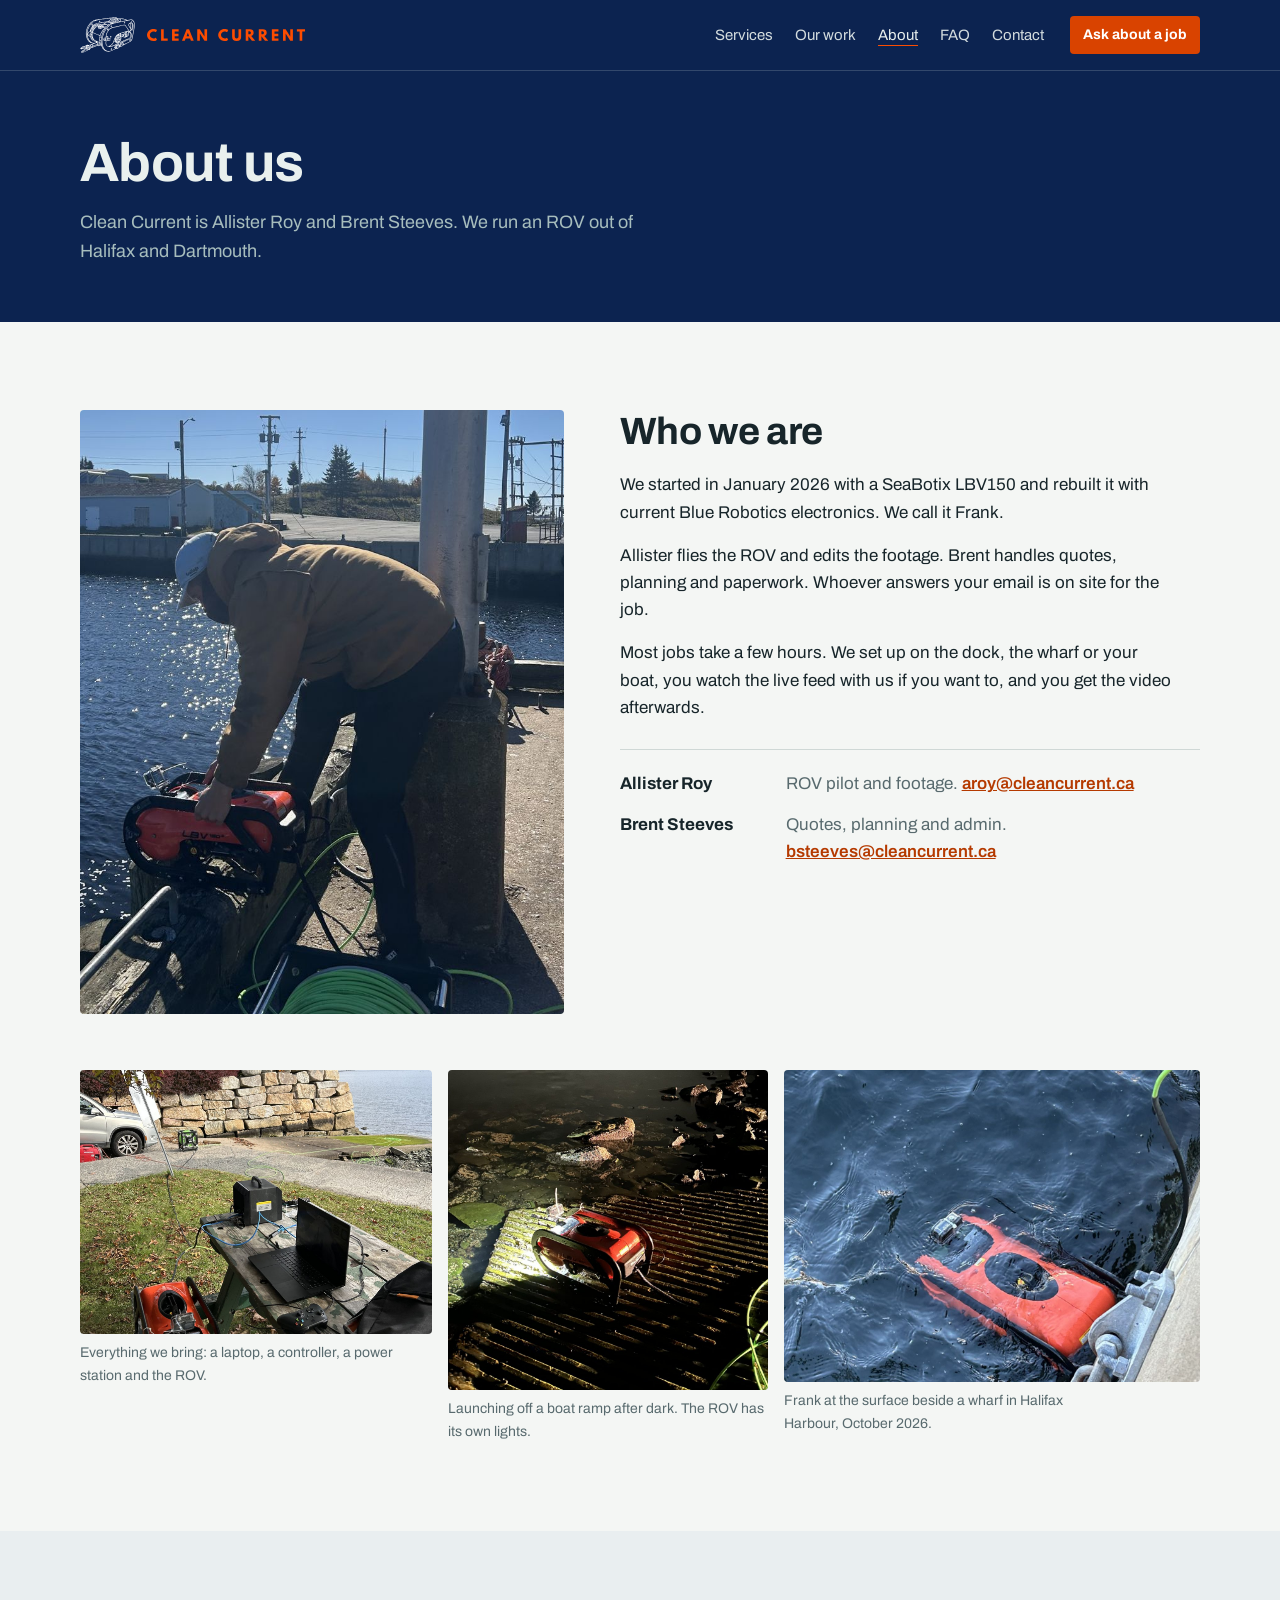
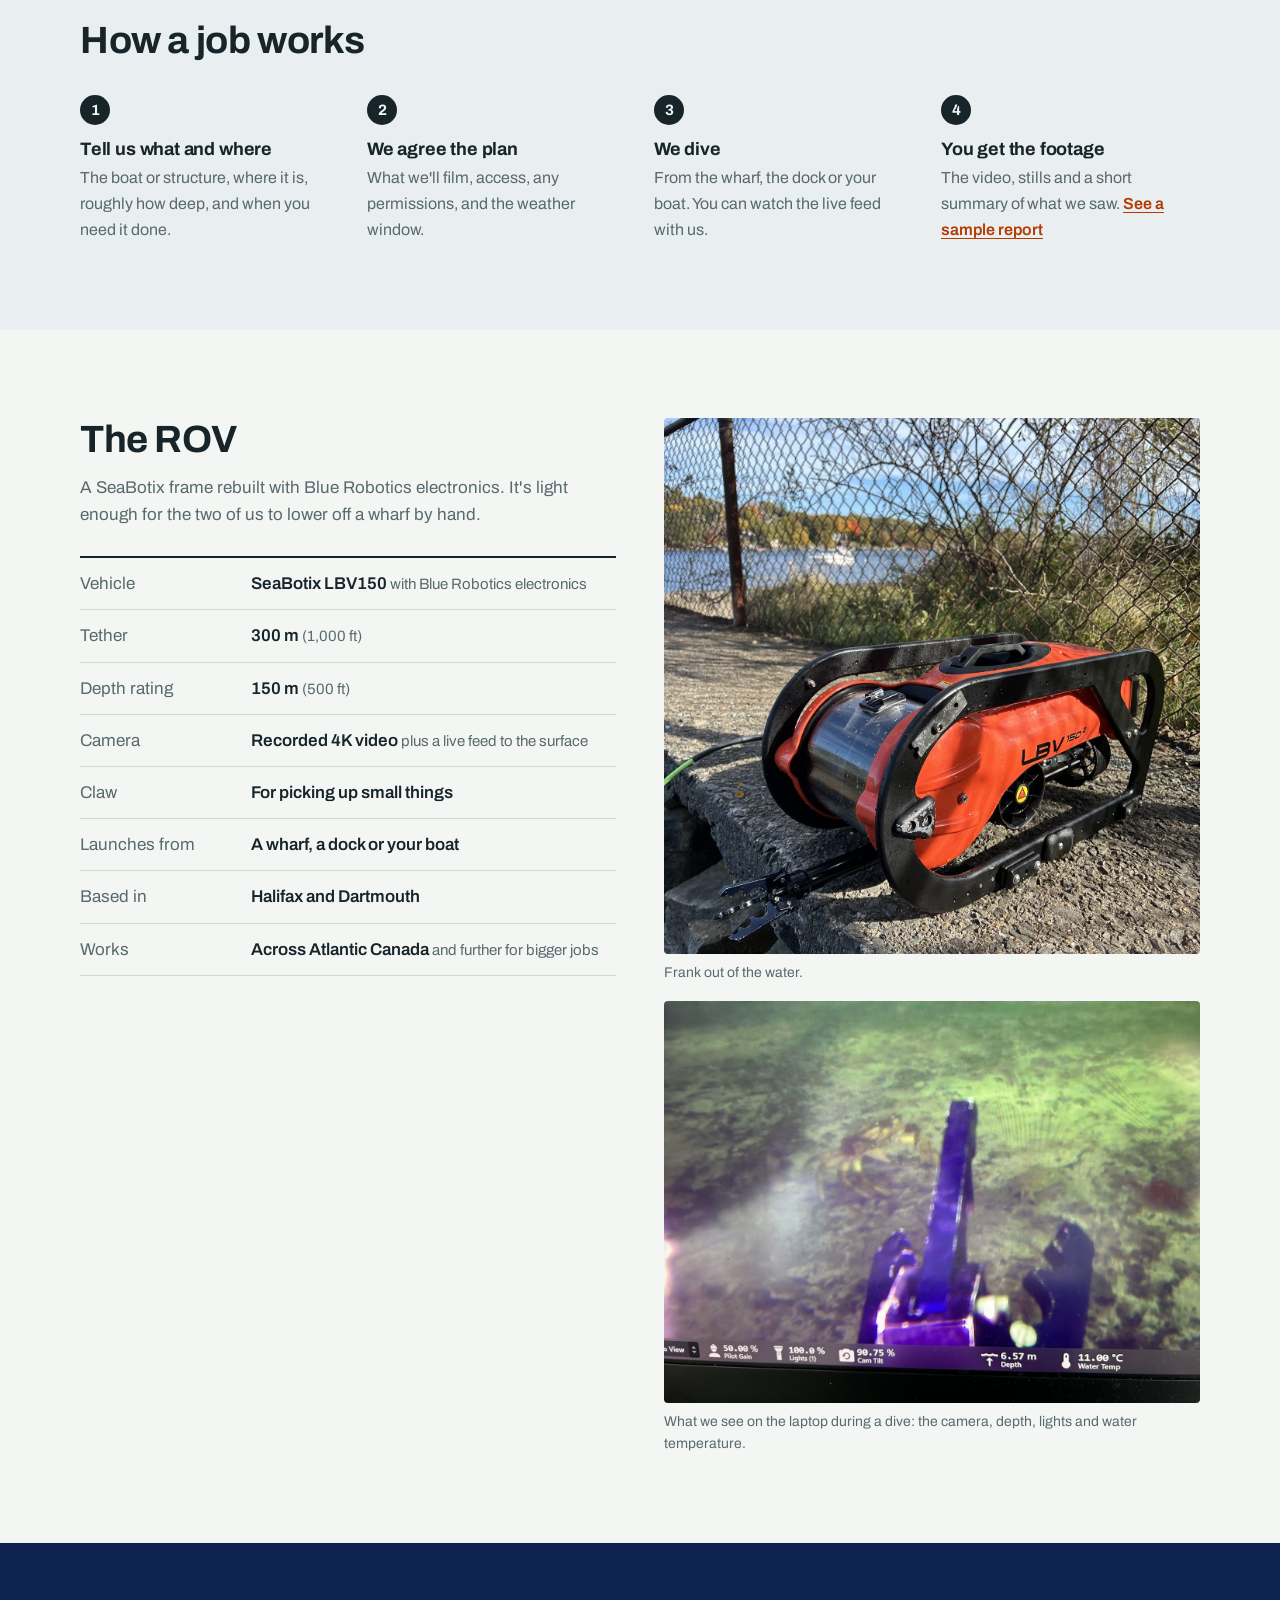
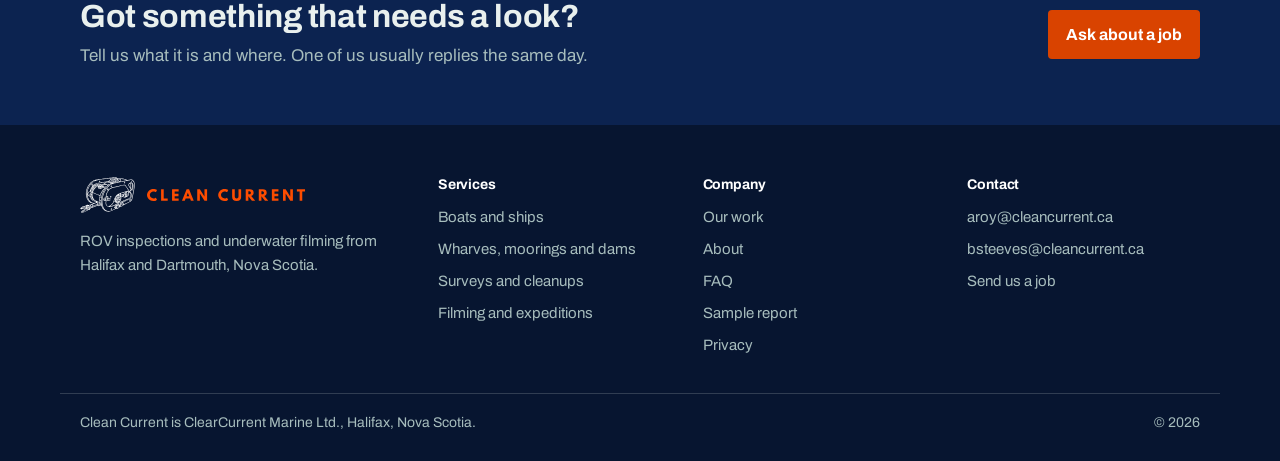
==== about/index.html @ 2d52a1c9 "Multi-page site with the business card logo - Pages: home, services (index + 4 service pages), our w" ====
<!doctype html>
<html lang="en">
<head>
<meta charset="utf-8">
<meta name="viewport" content="width=device-width,initial-scale=1,viewport-fit=cover">
<title>About us | Clean Current</title>
<meta name="description" content="Clean Current is Allister Roy and Brent Steeves, running a rebuilt SeaBotix LBV150 ROV out of Halifax and Dartmouth, Nova Scotia.">
<link rel="canonical" href="https://cleancurrent.ca/about/">
<meta property="og:type" content="website">
<meta property="og:site_name" content="Clean Current">
<meta property="og:title" content="About us | Clean Current">
<meta property="og:description" content="Clean Current is Allister Roy and Brent Steeves, running a rebuilt SeaBotix LBV150 ROV out of Halifax and Dartmouth, Nova Scotia.">
<meta property="og:url" content="https://cleancurrent.ca/about/">
<meta property="og:image" content="https://cleancurrent.ca/assets/img/share.jpg">
<meta name="twitter:card" content="summary_large_image">
<link rel="icon" href="/favicon.svg" type="image/svg+xml">
<link rel="icon" href="/favicon-32.png" sizes="32x32" type="image/png">
<link rel="apple-touch-icon" href="/apple-touch-icon.png">
<meta name="theme-color" content="#0f2b30">
<link rel="preconnect" href="https://fonts.googleapis.com">
<link rel="preconnect" href="https://fonts.gstatic.com" crossorigin>
<link rel="stylesheet" href="https://fonts.googleapis.com/css2?family=Archivo:wght@400..800&display=swap">
<link rel="stylesheet" href="/assets/css/site.css">
</head>
<body class="inner">
<a class="skip" href="#main">Skip to content</a>
<header class="bar" id="bar">
  <div class="wrap">
    <a class="mark" href="/" aria-label="Clean Current home"><img class="logo-rov" src="/assets/img/logo/rov.svg" alt="" width="55" height="36"><img class="logo-word" src="/assets/img/logo/wordmark.svg" alt="Clean Current" width="159" height="12"></a>
    <button type="button" class="menu-toggle" id="menu-toggle" aria-expanded="false" aria-controls="nav">Menu</button>
    <nav class="nav" id="nav" aria-label="Main">
      <a href="/services/">Services</a>
      <a href="/work/">Our work</a>
      <a href="/about/" aria-current="page">About</a>
      <a href="/faq/">FAQ</a>
      <a href="/contact/">Contact</a>
      <a class="btn" href="/contact/">Ask about a job</a>
    </nav>
  </div>
</header>
<main id="main">
  <section class="page-head">
    <div class="wrap">
      <h1>About us</h1>
      <p class="lede">Clean Current is Allister Roy and Brent Steeves. We run an ROV out of Halifax and Dartmouth.</p>
    </div>
  </section>
  <section>
    <div class="wrap intro-grid">
      <img src="/assets/img/allister-launching-rov.jpg" alt="Allister lowering the orange ROV off a wharf, tether reel at his feet">
      <div class="intro-text">
        <h2>Who we are</h2>
        <p>We started in January 2026 with a SeaBotix LBV150 and rebuilt it with current Blue Robotics electronics. We call it Frank.</p>
        <p>Allister flies the ROV and edits the footage. Brent handles quotes, planning and paperwork. Whoever answers your email is on site for the job.</p>
        <p>Most jobs take a few hours. We set up on the dock, the wharf or your boat, you watch the live feed with us if you want to, and you get the video afterwards.</p>
        <div class="people">
          <div><strong>Allister Roy</strong><span>ROV pilot and footage. <a href="mailto:aroy@cleancurrent.ca">aroy@cleancurrent.ca</a></span></div>
          <div><strong>Brent Steeves</strong><span>Quotes, planning and admin. <a href="mailto:bsteeves@cleancurrent.ca">bsteeves@cleancurrent.ca</a></span></div>
        </div>
      </div>
    </div>
    <div class="wrap snaps">
      <figure><img src="/assets/img/field-setup.jpg" alt="Laptop, controller, power station and the ROV on a picnic table beside the water" loading="lazy"><figcaption>Everything we bring: a laptop, a controller, a power station and the ROV.</figcaption></figure>
      <figure><img src="/assets/img/night-launch.jpg" alt="The ROV on a boat ramp at night with its lights on" loading="lazy"><figcaption>Launching off a boat ramp after dark. The ROV has its own lights.</figcaption></figure>
      <figure><img src="/assets/img/rov-at-wharf-wide.jpg" alt="The orange ROV at the surface beside a concrete wharf" loading="lazy"><figcaption>Frank at the surface beside a wharf in Halifax Harbour, October 2026.</figcaption></figure>
    </div>
  </section>

  <section class="tint" id="how">
    <div class="wrap">
      <h2>How a job works</h2>
      <ol class="steps">
        <li><span class="n">1</span><h3>Tell us what and where</h3><p>The boat or structure, where it is, roughly how deep, and when you need it done.</p></li>
        <li><span class="n">2</span><h3>We agree the plan</h3><p>What we'll film, access, any permissions, and the weather window.</p></li>
        <li><span class="n">3</span><h3>We dive</h3><p>From the wharf, the dock or your boat. You can watch the live feed with us.</p></li>
        <li><span class="n">4</span><h3>You get the footage</h3><p>The video, stills and a short summary of what we saw. <a href="/sample-report.html">See a sample report</a></p></li>
      </ol>
    </div>
  </section>

  <section id="rov">
    <div class="wrap rov-grid">
      <div>
        <h2>The ROV</h2>
        <p>A SeaBotix frame rebuilt with Blue Robotics electronics. It's light enough for the two of us to lower off a wharf by hand.</p>
        <dl>
          <dt>Vehicle</dt><dd>SeaBotix LBV150 <small>with Blue Robotics electronics</small></dd>
          <dt>Tether</dt><dd>300 m <small>(1,000 ft)</small></dd>
          <dt>Depth rating</dt><dd>150 m <small>(500 ft)</small></dd>
          <dt>Camera</dt><dd>Recorded 4K video <small>plus a live feed to the surface</small></dd>
          <dt>Claw</dt><dd>For picking up small things</dd>
          <dt>Launches from</dt><dd>A wharf, a dock or your boat</dd>
          <dt>Based in</dt><dd>Halifax and Dartmouth</dd>
          <dt>Works</dt><dd>Across Atlantic Canada <small>and further for bigger jobs</small></dd>
        </dl>
      </div>
      <div class="rov-photos">
        <figure><img src="/assets/img/rov-on-rocks.jpg" alt="The orange SeaBotix ROV sitting on a rock by the harbour" loading="lazy"><figcaption>Frank out of the water.</figcaption></figure>
        <figure><img src="/assets/img/live-feed.jpg" alt="The laptop screen during a dive showing the camera view with the claw, depth, lights and water temperature" loading="lazy"><figcaption>What we see on the laptop during a dive: the camera, depth, lights and water temperature.</figcaption></figure>
      </div>
    </div>
  </section>
  <section class="cta-band">
    <div class="wrap">
      <div><h2>Got something that needs a look?</h2><p>Tell us what it is and where. One of us usually replies the same day.</p></div>
      <a class="btn" href="/contact/">Ask about a job</a>
    </div>
  </section>
</main>
<footer>
  <div class="wrap foot-grid">
    <div>
      <a class="mark" href="/"><img class="logo-rov" src="/assets/img/logo/rov.svg" alt="" width="55" height="36"><img class="logo-word" src="/assets/img/logo/wordmark.svg" alt="Clean Current" width="159" height="12"></a>
      <p>ROV inspections and underwater filming from Halifax and Dartmouth, Nova Scotia.</p>
    </div>
    <div>
      <h2>Services</h2>
      <ul><li><a href="/services/boats/">Boats and ships</a></li><li><a href="/services/wharves-moorings-dams/">Wharves, moorings and dams</a></li><li><a href="/services/surveys-cleanups/">Surveys and cleanups</a></li><li><a href="/services/filming/">Filming and expeditions</a></li></ul>
    </div>
    <div>
      <h2>Company</h2>
      <ul><li><a href="/work/">Our work</a></li><li><a href="/about/">About</a></li><li><a href="/faq/">FAQ</a></li><li><a href="/sample-report.html">Sample report</a></li><li><a href="/privacy/">Privacy</a></li></ul>
    </div>
    <div>
      <h2>Contact</h2>
      <ul><li><a href="mailto:aroy@cleancurrent.ca">aroy@cleancurrent.ca</a></li><li><a href="mailto:bsteeves@cleancurrent.ca">bsteeves@cleancurrent.ca</a></li><li><a href="/contact/">Send us a job</a></li></ul>
    </div>
  </div>
  <div class="wrap foot-legal">
    <span>Clean Current is ClearCurrent Marine Ltd., Halifax, Nova Scotia.</span>
    <span>&copy; <span id="year">2026</span></span>
  </div>
</footer>
<script src="/assets/js/site.js" defer></script>
</body>
</html>
---- assets/css/site.css ----
:root{
  --water:#0c2350;--water-2:#071530;--paper:#f4f6f4;--ink:#17252a;--muted:#586a6e;--rule:#cfd8d6;
  --orange:#fc4c00;--orange-btn:#d94300;--orange-ink:#b53a00;--on-water:#e9f0ee;--on-water-muted:#a7bdbd;--on-water-rule:rgba(233,240,238,.18);
  --font:"Archivo","Helvetica Neue",Arial,sans-serif;color-scheme:light}
*{box-sizing:border-box}
[hidden]{display:none!important}
html{scroll-behavior:smooth}
body{margin:0;background:var(--paper);color:var(--ink);font-family:var(--font);font-size:17px;line-height:1.6;-webkit-font-smoothing:antialiased}
img,video{max-width:100%;display:block}
a{color:inherit}
button{font-family:inherit}
:focus-visible{outline:3px solid var(--orange);outline-offset:3px}
h1,h2,h3,p,figure{margin:0}
h1,h2,h3{text-wrap:balance;font-weight:700;letter-spacing:-.01em;line-height:1.15}
h2{font-size:clamp(28px,3.4vw,38px)}
.wrap{max-width:1160px;margin:0 auto;padding-left:max(20px,env(safe-area-inset-left,0px));padding-right:max(20px,env(safe-area-inset-right,0px))}
.skip{position:absolute;left:12px;top:-60px;background:var(--paper);padding:8px 12px;z-index:30}.skip:focus{top:12px}
main>section{padding-block:88px}
.lede{color:var(--muted);max-width:58ch;margin-top:12px}
.dark{background:var(--water);color:var(--on-water)}
.dark .lede{color:var(--on-water-muted)}
.btn{display:inline-block;background:var(--orange-btn);color:#fff;font-weight:700;font-size:16px;text-decoration:none;padding:12px 18px;border-radius:4px;border:0;cursor:pointer}
.btn:hover{background:var(--orange-ink)}
.textlink{font-weight:600;text-underline-offset:4px}

/* top bar */
.bar{position:fixed;inset:0 0 auto;z-index:20;color:var(--on-water);padding-top:env(safe-area-inset-top,0px);transition:background-color .2s}
.bar .wrap{display:flex;align-items:center;gap:24px;padding-block:16px}
.bar.solid{background:var(--water);box-shadow:0 1px 0 var(--on-water-rule)}
.mark{text-decoration:none;display:flex;align-items:center;gap:12px;color:#fff}
.logo-rov{height:36px;width:auto;display:block}.logo-word{height:12px;width:auto;display:block}
.nav{display:flex;gap:22px;font-size:15px;margin-left:auto}
.nav a{text-decoration:none;opacity:.9}.nav a:hover{opacity:1;text-decoration:underline;text-underline-offset:5px}
.nav .btn{font-size:14px;padding:8px 13px;opacity:1;margin-left:4px}.nav .btn:hover{text-decoration:none}

/* hero */
.hero{position:relative;min-height:min(86vh,800px);display:flex;align-items:flex-end;overflow:hidden;background:var(--water);color:#fff}
.hero video,.hero .poster{position:absolute;inset:0;width:100%;height:100%;object-fit:cover}
.hero::after{content:"";position:absolute;inset:0;background:linear-gradient(180deg,rgba(7,21,48,.55) 0%,rgba(7,21,48,0) 28%,rgba(7,21,48,.15) 55%,rgba(7,21,48,.9) 100%)}
.hero .wrap{position:relative;z-index:2;width:100%;padding-block:140px 44px}
.hero h1{font-size:clamp(36px,5.2vw,64px);max-width:15ch}
.hero p{margin-top:16px;max-width:52ch;font-size:clamp(17px,1.5vw,19px);color:#e3ecea}
.hero-actions{margin-top:26px;display:flex;flex-wrap:wrap;gap:14px 22px;align-items:center}
.hero-actions .textlink{color:#fff}
.hero .label{position:absolute;right:max(20px,env(safe-area-inset-right,0px));bottom:16px;z-index:2;font-size:13px;color:#cfdcda}
main>section.hero{padding-block:0}

/* who we are */
.intro-grid{display:grid;grid-template-columns:minmax(0,5fr) minmax(0,6fr);gap:56px;align-items:start}
.intro-grid>img{width:100%;aspect-ratio:4/5;object-fit:cover;border-radius:4px}
.intro-text p{margin-top:16px;max-width:56ch}
.intro-text p:first-of-type{margin-top:18px}
.people{margin-top:28px;display:grid;gap:14px;border-top:1px solid var(--rule);padding-top:20px}
.people div{display:grid;grid-template-columns:150px minmax(0,1fr);gap:16px}
.people strong{font-weight:700}
.people span{color:var(--muted)}
.people a{color:var(--orange-ink);font-weight:600}
.snaps{margin-top:56px;display:grid;grid-template-columns:1.1fr 1fr 1.3fr;gap:16px;align-items:start}
.snaps img{width:100%;aspect-ratio:4/3;object-fit:cover;border-radius:4px}
.snaps figure:nth-child(2) img{aspect-ratio:1/1}
.snaps figcaption{margin-top:8px;font-size:14px;color:var(--muted);max-width:40ch}

/* footage */
.footage-head{display:flex;flex-wrap:wrap;justify-content:space-between;align-items:end;gap:12px 40px;margin-bottom:30px}
.gallery{display:grid;grid-template-columns:repeat(2,minmax(0,1fr));gap:12px}
.tile{position:relative;display:block;width:100%;min-width:0;aspect-ratio:16/9;padding:0;border:0;border-radius:4px;overflow:hidden;background:var(--water-2);color:#fff;text-align:left;cursor:pointer}
.tile.feature{grid-column:1/-1;aspect-ratio:21/9}
.tile video{position:absolute;inset:0;width:100%;height:100%;object-fit:cover}
.tile::after{content:"";position:absolute;inset:0;background:linear-gradient(180deg,rgba(6,20,24,0) 55%,rgba(6,20,24,.85) 100%)}
.tile-cap{position:absolute;left:16px;right:60px;bottom:13px;z-index:2;display:grid;gap:1px}
.tile-cap strong{font-size:16px;font-weight:700;line-height:1.25}
.tile.feature .tile-cap strong{font-size:clamp(18px,2vw,24px)}
.tile-cap span{font-size:13px;color:#c5d4d3}
.play{position:absolute;right:14px;bottom:14px;z-index:2;width:34px;height:34px;border-radius:50%;background:rgba(255,255,255,.92);display:grid;place-items:center}
.play::before{content:"";border-style:solid;border-width:6px 0 6px 10px;border-color:transparent transparent transparent var(--water);margin-left:2px}
.tile:hover .play{background:var(--orange)}.tile:hover .play::before{border-left-color:#fff}

/* viewer */
.viewer{width:min(1120px,calc(100vw - 24px));max-height:calc(100vh - 24px);padding:0;border:0;border-radius:4px;background:var(--water-2);color:var(--on-water);overflow:auto}
.viewer::backdrop{background:rgba(4,14,17,.86)}
.viewer-top,.viewer-nav{display:flex;align-items:center;justify-content:space-between;gap:16px;padding:14px 18px}
.viewer-top div{display:grid;gap:2px;min-width:0}
.viewer-top strong{font-size:18px;font-weight:700}
.viewer-top span,.viewer-nav span{font-size:14px;color:var(--on-water-muted);font-variant-numeric:tabular-nums}
.viewer video{width:100%;max-height:72vh;background:#000}
.vbtn{font-size:15px;font-weight:600;color:var(--on-water);background:transparent;border:1px solid var(--on-water-rule);border-radius:4px;padding:8px 14px;cursor:pointer}
.vbtn:hover{border-color:var(--on-water)}

/* ride-along */
.dive{background:var(--water-2)}
.dive-intro{display:grid;grid-template-columns:minmax(0,1fr) minmax(0,1fr);gap:24px 56px;align-items:end;margin-bottom:28px}
.dive-intro p{color:var(--on-water-muted);max-width:52ch}
.screen{position:relative;border-radius:4px;overflow:hidden;background:#000;aspect-ratio:16/9}
.screen video{width:100%;height:100%;object-fit:cover}
.hud{position:absolute;inset:0;pointer-events:none;font-variant-numeric:tabular-nums;color:#fff;text-shadow:0 1px 3px rgba(0,0,0,.7)}
.hud-tl,.hud-tr,.hud-bl,.hud-br{position:absolute;display:grid;gap:2px}
.hud-tl{left:16px;top:14px}.hud-tr{right:16px;top:14px;text-align:right}
.hud-bl{left:16px;bottom:14px}.hud-br{right:16px;bottom:14px;text-align:right;justify-items:end}
.hud small{font-size:13px;opacity:.85}
.hud b{font-weight:700;font-size:15px}
.hud .big{font-size:clamp(28px,4.2vw,48px);font-weight:800;line-height:1}
.hud .big span{font-size:.45em;font-weight:600;margin-left:4px}
.rec::before{content:"";display:inline-block;width:9px;height:9px;border-radius:50%;background:var(--orange);margin-right:7px;vertical-align:1px}
.compass{width:46px;height:46px}
.dive-ctrl{display:flex;flex-wrap:wrap;align-items:center;gap:10px 12px;margin-top:16px}
.dive-ctrl .lbl{font-size:14px;color:var(--on-water-muted);margin-right:4px}
#playbtn{min-width:84px;background:var(--orange-btn);border-color:var(--orange-btn);color:#fff}
.charts{margin-top:26px;display:grid;gap:18px}
.chart-label{display:flex;justify-content:space-between;gap:12px;font-size:14px;color:var(--on-water-muted);margin-bottom:6px}
.chart{width:100%;height:auto;display:block;overflow:visible}
#scrub{cursor:pointer;touch-action:none;border-radius:2px;user-select:none;-webkit-user-select:none}
.chart .grid{stroke:var(--on-water-rule);stroke-width:1}
.chart .axis{fill:var(--on-water-muted);font-family:var(--font);font-size:11px}
.chart .line{fill:none;stroke:var(--on-water);stroke-width:2;vector-effect:non-scaling-stroke}
.chart .area{fill:rgba(233,240,238,.07)}
.chart .band{fill:var(--orange);opacity:.32}
.chart .marker{stroke:var(--orange);stroke-width:2;vector-effect:non-scaling-stroke}
.chart .chap{stroke:var(--on-water-muted);stroke-width:1;stroke-dasharray:3 3;vector-effect:non-scaling-stroke}

/* dive log */
.log-grid{display:grid;grid-template-columns:minmax(0,4fr) minmax(0,8fr);gap:40px 56px;align-items:start}
.log{width:100%;border-collapse:collapse;font-size:16px}
.log th{text-align:left;font-size:14px;font-weight:600;color:var(--muted);padding:0 16px 10px 0;border-bottom:2px solid var(--ink)}
.log td{padding:14px 16px 14px 0;border-bottom:1px solid var(--rule);vertical-align:top}
.log td:first-child{white-space:nowrap;font-variant-numeric:tabular-nums;color:var(--muted)}
.log td:nth-child(2){font-weight:600;white-space:nowrap}
.log a{color:var(--orange-ink);font-weight:600;text-underline-offset:3px;white-space:nowrap}

/* services */
.svc-list{margin-top:36px;border-top:2px solid var(--ink)}
.svc{display:grid;grid-template-columns:200px minmax(0,1fr) minmax(0,1fr);gap:28px;padding:26px 0;border-bottom:1px solid var(--rule);align-items:start}
.svc img{width:100%;aspect-ratio:16/10;object-fit:cover;border-radius:4px}
.svc h3{font-size:22px}
.svc p{color:var(--muted);margin-top:8px;max-width:44ch}
.svc ul{margin:0;padding-left:18px;display:grid;gap:4px}
.svc li::marker{color:var(--orange)}
.svc-note{margin-top:22px;color:var(--muted);max-width:62ch}

/* how a job works */
.how{background:#e7eeeb}
.steps{list-style:none;margin:32px 0 0;padding:0;display:grid;grid-template-columns:repeat(4,minmax(0,1fr));gap:28px}
.steps li{min-width:0}
.steps .n{display:grid;place-items:center;width:30px;height:30px;border-radius:50%;background:var(--ink);color:var(--paper);font-weight:700;font-size:15px;margin-bottom:14px}
.steps h3{font-size:18px;margin-bottom:6px}
.steps p{color:var(--muted);font-size:16px}
.steps a{color:var(--orange-ink);font-weight:600;text-underline-offset:3px}

/* rov */
.rov-grid{display:grid;grid-template-columns:minmax(0,1fr) minmax(0,1fr);gap:48px;align-items:start}
.rov-grid>div>p{color:var(--muted);margin-top:12px;max-width:52ch}
dl{margin:28px 0 0;display:grid;grid-template-columns:minmax(120px,.7fr) minmax(0,1.5fr);border-top:2px solid var(--ink)}
dt,dd{margin:0;padding:12px 0;border-bottom:1px solid var(--rule)}
dt{color:var(--muted);padding-right:16px}
dd{font-weight:600}
dd small{font-weight:400;color:var(--muted);font-size:15px}
.rov-photos{display:grid;gap:16px}
.rov-photos img{width:100%;border-radius:4px;object-fit:cover}
.rov-photos figure:first-child img{aspect-ratio:1/1}
.rov-photos figure:last-child img{aspect-ratio:4/3}
.rov-photos figcaption{margin-top:8px;font-size:14px;color:var(--muted)}

/* contact */
.enquire .grid{display:grid;grid-template-columns:minmax(0,1fr) minmax(0,1.1fr);gap:56px;align-items:start}
.enquire h2{font-size:clamp(32px,4vw,46px)}
.direct{margin-top:28px;display:grid;gap:10px;font-size:16px}
.direct strong{display:block;font-weight:700}
.direct span{color:var(--on-water-muted)}
.email{font-weight:600;color:#fff;user-select:all;word-break:break-word}
.copy{font-size:13px;margin-left:6px;padding:2px 9px;border:1px solid var(--on-water-rule);background:transparent;color:var(--on-water);border-radius:4px;cursor:pointer}
.form{display:grid;gap:16px}
.form .row{display:grid;grid-template-columns:repeat(2,minmax(0,1fr));gap:16px}
.form label{display:grid;gap:6px;font-size:15px;font-weight:600;min-width:0}
.form label em{font-style:normal;font-weight:400;color:var(--on-water-muted)}
.form input,.form textarea{font:inherit;font-weight:400;font-size:16px;color:var(--ink);background:#fff;border:1px solid var(--rule);border-radius:4px;padding:11px 12px;width:100%}
.form textarea{resize:vertical}
.form input:focus,.form textarea:focus{outline:3px solid var(--orange);outline-offset:1px}
.form .cta{justify-self:start;background:var(--orange-btn);color:#fff;border:0;border-radius:4px;font-weight:700;font-size:16px;padding:12px 18px;cursor:pointer}
.form .cta:hover{background:var(--orange-ink)}
.form .cta[disabled]{opacity:.6;cursor:wait}
.hp{position:absolute;left:-9999px;width:1px;height:1px;opacity:0}
.form-status{min-height:1.5em;margin:0;font-size:15px}
.form-status.ok{color:#9fe0b4}.form-status.err{color:#ffb4c8}

@media (max-width:960px){
  .intro-grid,.rov-grid,.enquire .grid,.dive-intro,.log-grid{grid-template-columns:1fr}
  .intro-grid{gap:32px}.intro-grid>img{aspect-ratio:4/3}
  .svc{grid-template-columns:160px minmax(0,1fr)}.svc ul{grid-column:2}
  .steps{grid-template-columns:repeat(2,minmax(0,1fr))}
}
@media (max-width:640px){
  body{font-size:16px}
  main>section{padding-block:64px}
  
  .hero .label{display:none}
  .hero .wrap{padding-block:110px 32px}
  .gallery,.snaps{grid-template-columns:1fr}
  .snaps figure:nth-child(2) img{aspect-ratio:4/3}
  .tile.feature{grid-column:auto;aspect-ratio:16/9}
  .people div{grid-template-columns:1fr;gap:2px}
  .svc{grid-template-columns:1fr;gap:12px}.svc ul{grid-column:auto}
  .steps{grid-template-columns:1fr}
  .log thead{display:none}
  .log,.log tbody,.log tr,.log td{display:block}
  .log tr{padding:12px 0;border-bottom:1px solid var(--rule)}
  .log td{border:0;padding:0}
  .log td:nth-child(2){margin-top:2px}
  dl{grid-template-columns:1fr}dt{padding-bottom:0;border-bottom:0}dd{padding-top:2px}
  .form .row{grid-template-columns:1fr}
  #scrub{height:96px}#overview{height:64px}
  .hud-tr{display:none}.hud small{font-size:12px}.compass{width:34px;height:34px}
}
@media (prefers-reduced-motion:reduce){html{scroll-behavior:auto}}

/* ---- multi-page additions ---- */
.inner main{padding-top:0}
.nav a[aria-current="page"]{opacity:1;text-decoration:underline;text-underline-offset:5px;text-decoration-color:var(--orange)}
.nav{align-items:center}
.menu-toggle{display:none;margin-left:auto;background:transparent;color:#fff;border:1px solid var(--on-water-rule);border-radius:4px;font-size:15px;font-weight:600;padding:7px 12px;cursor:pointer}
.page-head{background:var(--water);color:var(--on-water);padding:132px 0 56px}
.page-head h1{font-size:clamp(34px,4.6vw,54px);max-width:20ch}
.page-head .lede{color:var(--on-water-muted);font-size:18px;margin-top:14px}
.crumb{font-size:14px;margin-bottom:10px}.crumb a{color:var(--on-water-muted);text-underline-offset:3px}
.tint{background:#e9eef0}
.row-head{display:flex;flex-wrap:wrap;justify-content:space-between;align-items:baseline;gap:8px 24px;margin-bottom:28px}
.dark-link{color:var(--orange-ink)}
.svc-links{margin-top:32px;display:grid;grid-template-columns:repeat(2,minmax(0,1fr));gap:14px}
.svc-link{display:grid;grid-template-columns:150px minmax(0,1fr) 20px;gap:18px;align-items:center;padding:12px;background:#fff;border:1px solid var(--rule);border-radius:6px;text-decoration:none;color:var(--ink)}
.svc-link:hover{border-color:var(--ink)}
.svc-link img{width:100%;aspect-ratio:16/10;object-fit:cover;border-radius:4px}
.svc-link strong{display:block;font-size:19px;margin-bottom:4px}
.svc-link span span{color:var(--muted);font-size:15px;line-height:1.45}
.arrow{width:10px;height:10px;border-top:2px solid var(--orange-ink);border-right:2px solid var(--orange-ink);transform:rotate(45deg);justify-self:center}
.svc-note{margin-top:24px;color:var(--muted)}.svc-note a{color:var(--orange-ink);font-weight:600}
.cards{display:grid;grid-template-columns:repeat(3,minmax(0,1fr));gap:22px}
.card{display:grid;gap:6px;align-content:start;text-decoration:none;color:var(--ink)}
.card img{width:100%;aspect-ratio:16/10;object-fit:cover;border-radius:4px;margin-bottom:8px}
.card strong{font-size:19px;line-height:1.25}
.card>span:last-child{color:var(--muted);font-size:15px}
.card:hover strong{text-decoration:underline;text-underline-offset:4px}
.card-meta{font-size:14px;color:var(--muted)}
.cta-band{background:var(--water);color:var(--on-water);padding-block:56px!important}
.cta-band .wrap{display:flex;flex-wrap:wrap;justify-content:space-between;align-items:center;gap:20px 40px}
.cta-band h2{font-size:clamp(24px,2.8vw,32px)}
.cta-band p{color:var(--on-water-muted);margin-top:6px}
.svc-detail{display:grid;grid-template-columns:minmax(0,1.1fr) minmax(0,1fr);gap:56px;align-items:start}
.svc-detail h2{font-size:22px;margin:30px 0 10px}.svc-detail h2:first-child{margin-top:0}
.svc-figure img{width:100%;border-radius:6px;aspect-ratio:4/3;object-fit:cover}
.svc-cta{margin-top:24px}
.btn-ghost{background:transparent;color:var(--ink);border:2px solid var(--ink)}.btn-ghost:hover{background:var(--ink);color:#fff}
.ticks{margin:0;padding:0;list-style:none;display:grid;gap:8px}
.ticks li{padding-left:24px;position:relative}
.ticks li::before{content:"";position:absolute;left:2px;top:.5em;width:10px;height:6px;border-left:2px solid var(--orange-ink);border-bottom:2px solid var(--orange-ink);transform:rotate(-45deg)}
.ticks a,.prose a,.narrow a:not(.btn){color:var(--orange-ink);font-weight:600;text-underline-offset:3px}
.faq-wrap{max-width:820px}
.faq-wrap>h2{margin:40px 0 14px;font-size:24px}.faq-wrap>h2:first-child{margin-top:0}
.faq{border-top:1px solid var(--rule);margin-bottom:18px}
.faq details{border-bottom:1px solid var(--rule)}
.faq summary{cursor:pointer;list-style:none;padding:16px 36px 16px 0;font-weight:600;font-size:17px;position:relative}
.faq summary::-webkit-details-marker{display:none}
.faq summary::after{content:"";position:absolute;right:8px;top:22px;width:9px;height:9px;border-right:2px solid var(--ink);border-bottom:2px solid var(--ink);transform:rotate(45deg);transition:transform .15s}
.faq details[open] summary::after{transform:rotate(-135deg);top:26px}
.faq details p{padding:0 0 18px;color:var(--muted);max-width:68ch}
.faq details p a{color:var(--orange-ink);font-weight:600}
.cases{display:grid;gap:44px}
.case{display:grid;grid-template-columns:minmax(0,1.15fr) minmax(0,1fr);gap:40px;align-items:center}
.case h2{font-size:clamp(24px,2.6vw,30px);margin:4px 0 10px}
.case p:last-child{color:var(--muted);max-width:52ch}
.case p a{color:var(--orange-ink);font-weight:600}
.case:nth-child(even) .case-media{order:2}
.contact-grid{display:grid;grid-template-columns:minmax(0,1.3fr) minmax(0,1fr);gap:56px;align-items:start}
.form-card{background:#fff;border:1px solid var(--rule);border-radius:8px;padding:28px}
.form-card .form label em{color:var(--muted)}
.form-card .form-status.ok{color:#1b7a3d}.form-card .form-status.err{color:#b3261e}
.form-note{margin-top:14px;font-size:14px;color:var(--muted)}.form-note a{color:var(--orange-ink)}
.contact-side h2{font-size:20px;margin:0 0 12px}.contact-side h2+*{margin-bottom:30px}
.contact-side .direct{display:grid;gap:14px;margin-top:0}
.contact-side .direct div{display:grid;gap:1px}
.contact-side .direct span{color:var(--muted);font-size:15px}
.contact-side .direct a{color:var(--orange-ink);font-weight:600}
.narrow{max-width:720px}
.narrow p{margin-bottom:14px}
.prose h2{font-size:21px;margin:30px 0 8px}.prose h2:first-child{margin-top:0}
.prose p{color:#33454a}
.muted{color:var(--muted);font-size:14px;margin-top:30px}
footer{background:var(--water-2);color:var(--on-water-muted);font-size:15px}
footer .foot-grid{display:grid;grid-template-columns:1.4fr 1fr 1fr 1fr;gap:32px;padding-block:52px 36px}
footer .foot-grid p{margin-top:16px;max-width:34ch}
footer h2{font-size:14px;color:#fff;margin-bottom:12px;font-weight:700}
footer ul{list-style:none;margin:0;padding:0;display:grid;gap:8px}
footer ul a{color:var(--on-water-muted);text-decoration:none}footer ul a:hover{color:#fff;text-decoration:underline}
footer .foot-legal{display:flex;flex-wrap:wrap;justify-content:space-between;gap:12px;padding-block:18px 26px;border-top:1px solid var(--on-water-rule);font-size:14px}
@media (max-width:960px){
  .svc-links,.cards,.svc-detail,.case,.contact-grid{grid-template-columns:1fr}
  .case:nth-child(even) .case-media{order:0}
  footer .foot-grid{grid-template-columns:1fr 1fr}
  .menu-toggle{display:block}
  .nav{display:none;position:absolute;left:0;right:0;top:100%;background:var(--water);flex-direction:column;align-items:flex-start;gap:0;padding:8px 20px 20px;box-shadow:0 8px 20px rgba(0,0,0,.25)}
  .nav.open{display:flex}
  .nav a{padding:12px 0;font-size:17px;width:100%;border-bottom:1px solid var(--on-water-rule)}
  .nav .btn{margin:14px 0 0;width:auto;border:0;padding:10px 16px}
  .bar{background:var(--water)}
}
@media (max-width:640px){
  .svc-link{grid-template-columns:minmax(0,1fr);gap:12px}.svc-link .arrow{display:none}.svc-link img{aspect-ratio:16/8}
  footer .foot-grid{grid-template-columns:1fr}
  .logo-rov{height:30px}.logo-word{height:10px}
  .page-head{padding:108px 0 40px}
  .form-card{padding:20px}
}
.svc-figure figcaption{margin-top:8px;font-size:14px;color:var(--muted)}
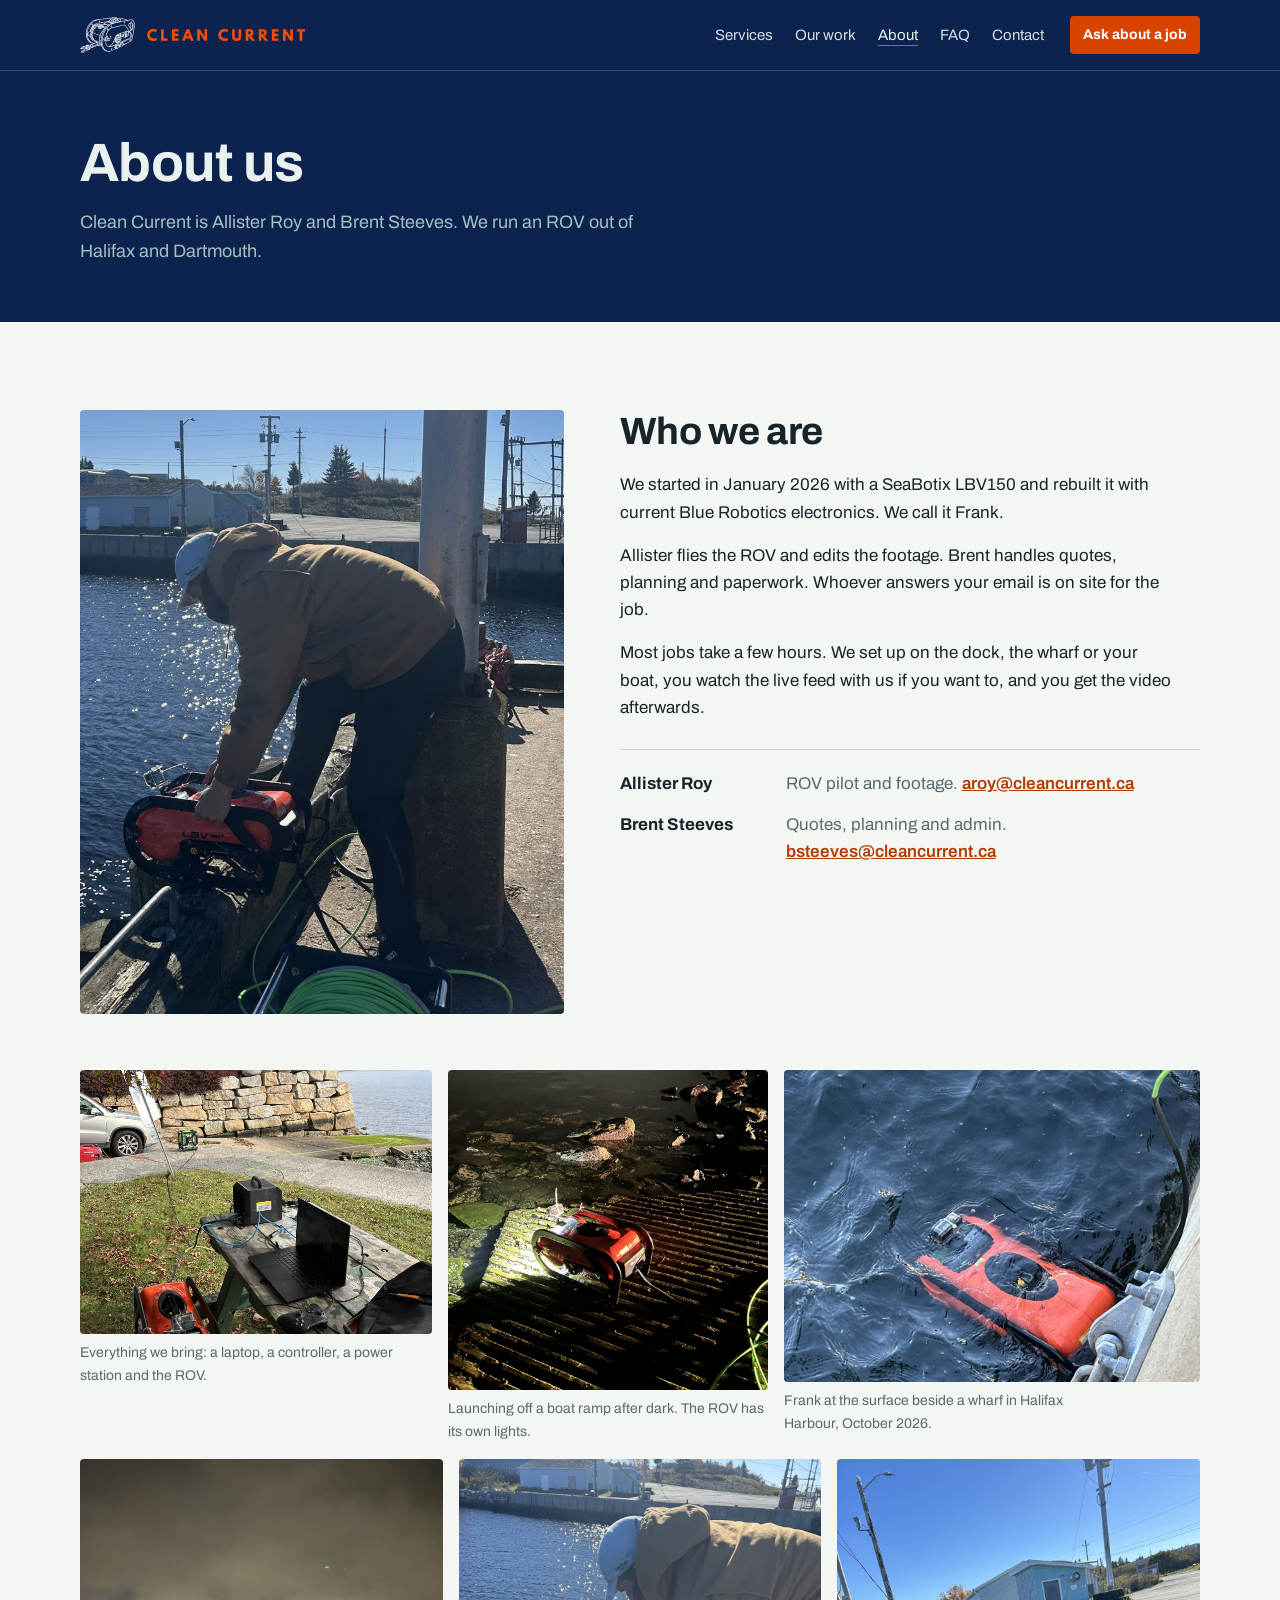
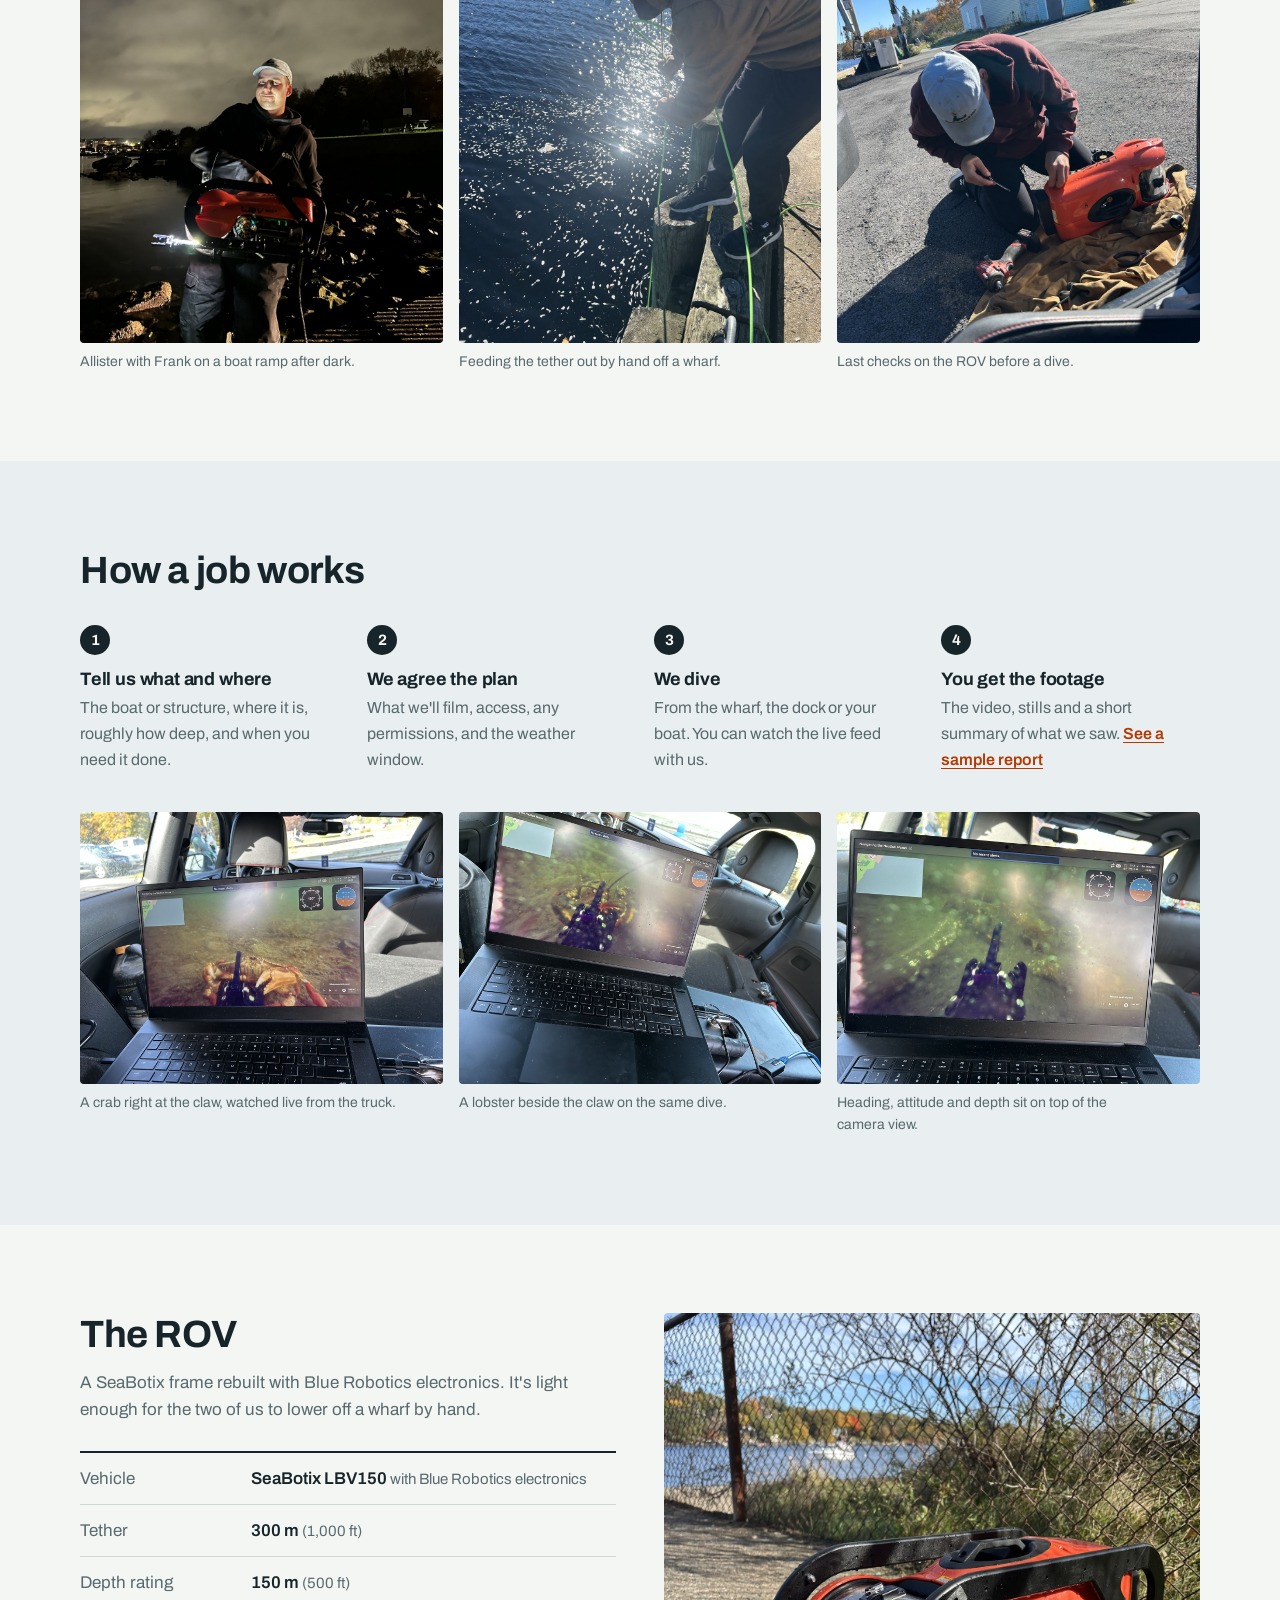
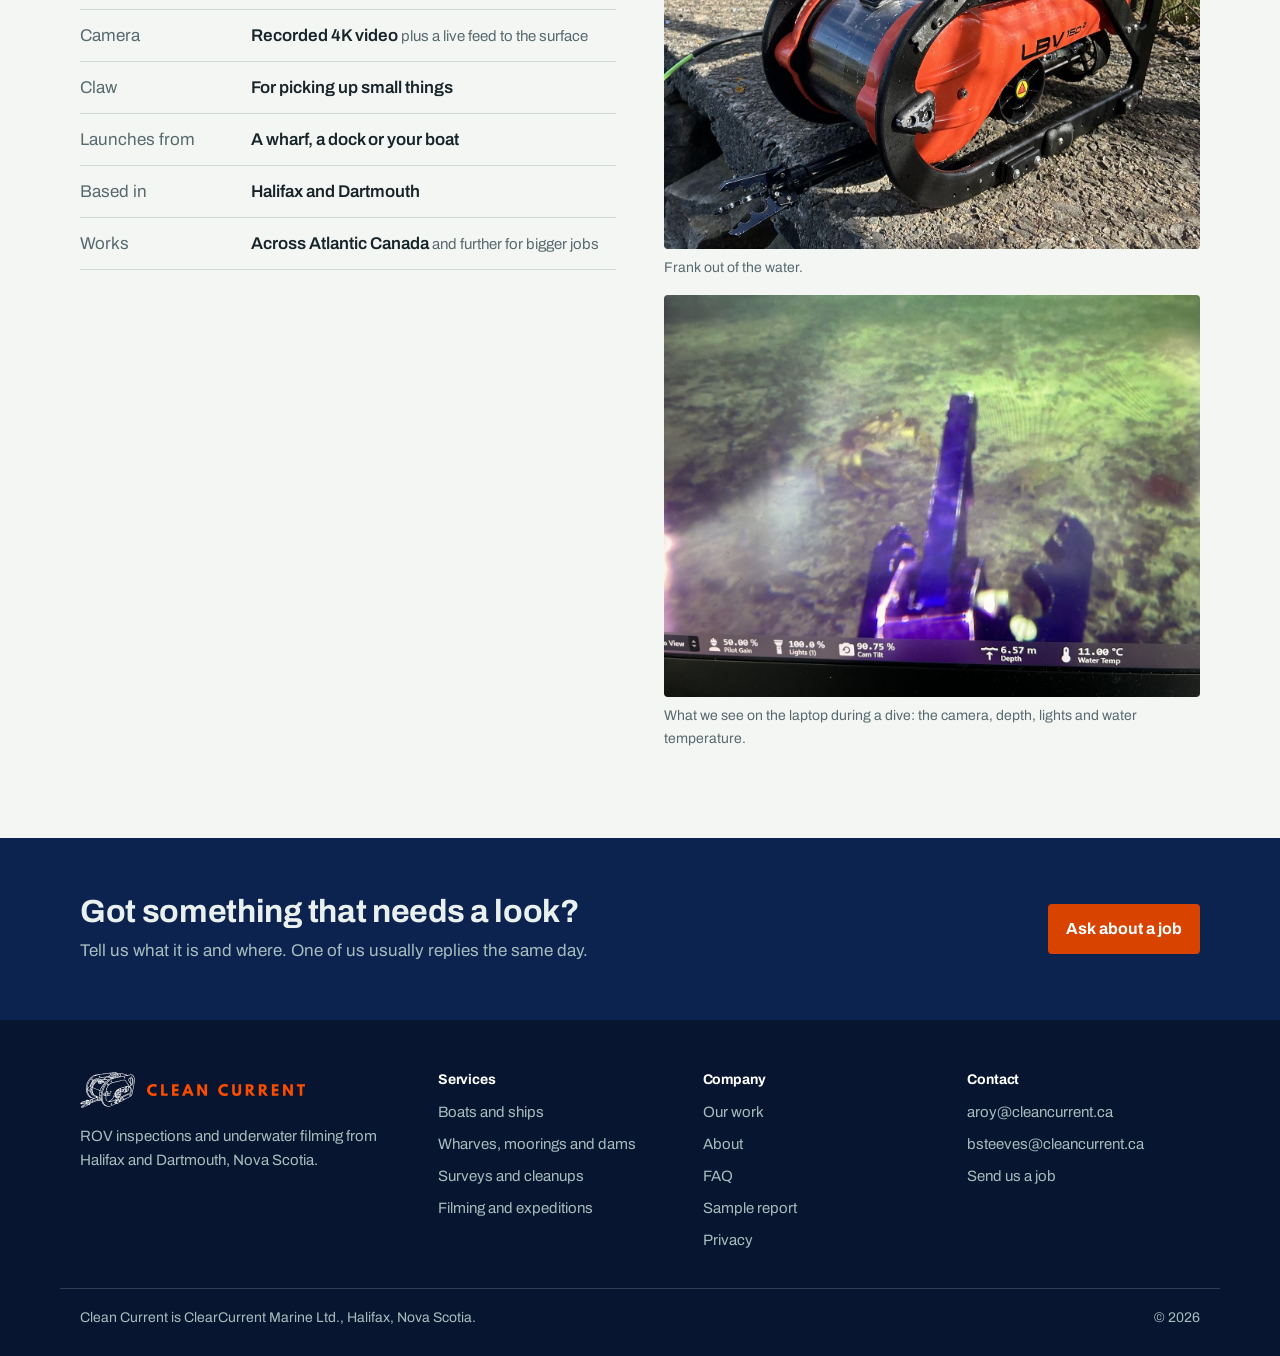
==== commit 86280cdc: "Add Becca's photos to the About page Night shot with the ROV, launching off a wharf, prepping the RO" ====
--- a/about/index.html
+++ b/about/index.html
@@ -64,6 +64,11 @@
       <figure><img src="/assets/img/night-launch.jpg" alt="The ROV on a boat ramp at night with its lights on" loading="lazy"><figcaption>Launching off a boat ramp after dark. The ROV has its own lights.</figcaption></figure>
       <figure><img src="/assets/img/rov-at-wharf-wide.jpg" alt="The orange ROV at the surface beside a concrete wharf" loading="lazy"><figcaption>Frank at the surface beside a wharf in Halifax Harbour, October 2026.</figcaption></figure>
     </div>
+    <div class="wrap snaps tall">
+      <figure><img src="/assets/img/allister-night.jpg" alt="Allister holding the ROV on a boat ramp at night, its lights on" loading="lazy" width="1050" height="1400"><figcaption>Allister with Frank on a boat ramp after dark.</figcaption></figure>
+      <figure><img src="/assets/img/lowering-tether.jpg" alt="Allister feeding the green tether off a wooden wharf into sunlit water" loading="lazy" width="1050" height="1400"><figcaption>Feeding the tether out by hand off a wharf.</figcaption></figure>
+      <figure><img src="/assets/img/prepping-rov.jpg" alt="Allister kneeling in a parking lot working on the ROV with a screwdriver" loading="lazy" width="1050" height="1400"><figcaption>Last checks on the ROV before a dive.</figcaption></figure>
+    </div>
   </section>
 
   <section class="tint" id="how">
@@ -75,6 +80,11 @@
         <li><span class="n">3</span><h3>We dive</h3><p>From the wharf, the dock or your boat. You can watch the live feed with us.</p></li>
         <li><span class="n">4</span><h3>You get the footage</h3><p>The video, stills and a short summary of what we saw. <a href="/sample-report.html">See a sample report</a></p></li>
       </ol>
+      <div class="snaps feed">
+        <figure><img src="/assets/img/live-feed-crab.jpg" alt="Laptop in a truck showing the ROV camera with a crab right at the claw" loading="lazy" width="1400" height="1050"><figcaption>A crab right at the claw, watched live from the truck.</figcaption></figure>
+        <figure><img src="/assets/img/live-feed-lobster.jpg" alt="Laptop showing the ROV camera with a lobster beside the claw" loading="lazy" width="1400" height="1050"><figcaption>A lobster beside the claw on the same dive.</figcaption></figure>
+        <figure><img src="/assets/img/live-feed-truck.jpg" alt="Laptop screen showing the camera view with compass, attitude and depth on top" loading="lazy" width="1400" height="1050"><figcaption>Heading, attitude and depth sit on top of the camera view.</figcaption></figure>
+      </div>
     </div>
   </section>
 
--- a/assets/css/site.css
+++ b/assets/css/site.css
@@ -57,8 +57,14 @@
 .people span{color:var(--muted)}
 .people a{color:var(--orange-ink);font-weight:600}
 .snaps{margin-top:56px;display:grid;grid-template-columns:1.1fr 1fr 1.3fr;gap:16px;align-items:start}
-.snaps img{width:100%;aspect-ratio:4/3;object-fit:cover;border-radius:4px}
+.snaps img{width:100%;height:auto;aspect-ratio:4/3;object-fit:cover;border-radius:4px}
 .snaps figure:nth-child(2) img{aspect-ratio:1/1}
+.snaps.tall,.snaps.feed{grid-template-columns:repeat(3,1fr)}
+.snaps.tall{margin-top:16px}
+.snaps.tall img{aspect-ratio:3/4}
+.snaps.feed{margin-top:40px}
+.snaps.tall figure:nth-child(2) img{aspect-ratio:3/4}
+.snaps.feed figure:nth-child(2) img{aspect-ratio:4/3}
 .snaps figcaption{margin-top:8px;font-size:14px;color:var(--muted);max-width:40ch}
 
 /* footage */
@@ -194,7 +200,7 @@
   
   .hero .label{display:none}
   .hero .wrap{padding-block:110px 32px}
-  .gallery,.snaps{grid-template-columns:1fr}
+  .gallery,.snaps,.snaps.tall,.snaps.feed{grid-template-columns:1fr}
   .snaps figure:nth-child(2) img{aspect-ratio:4/3}
   .tile.feature{grid-column:auto;aspect-ratio:16/9}
   .people div{grid-template-columns:1fr;gap:2px}
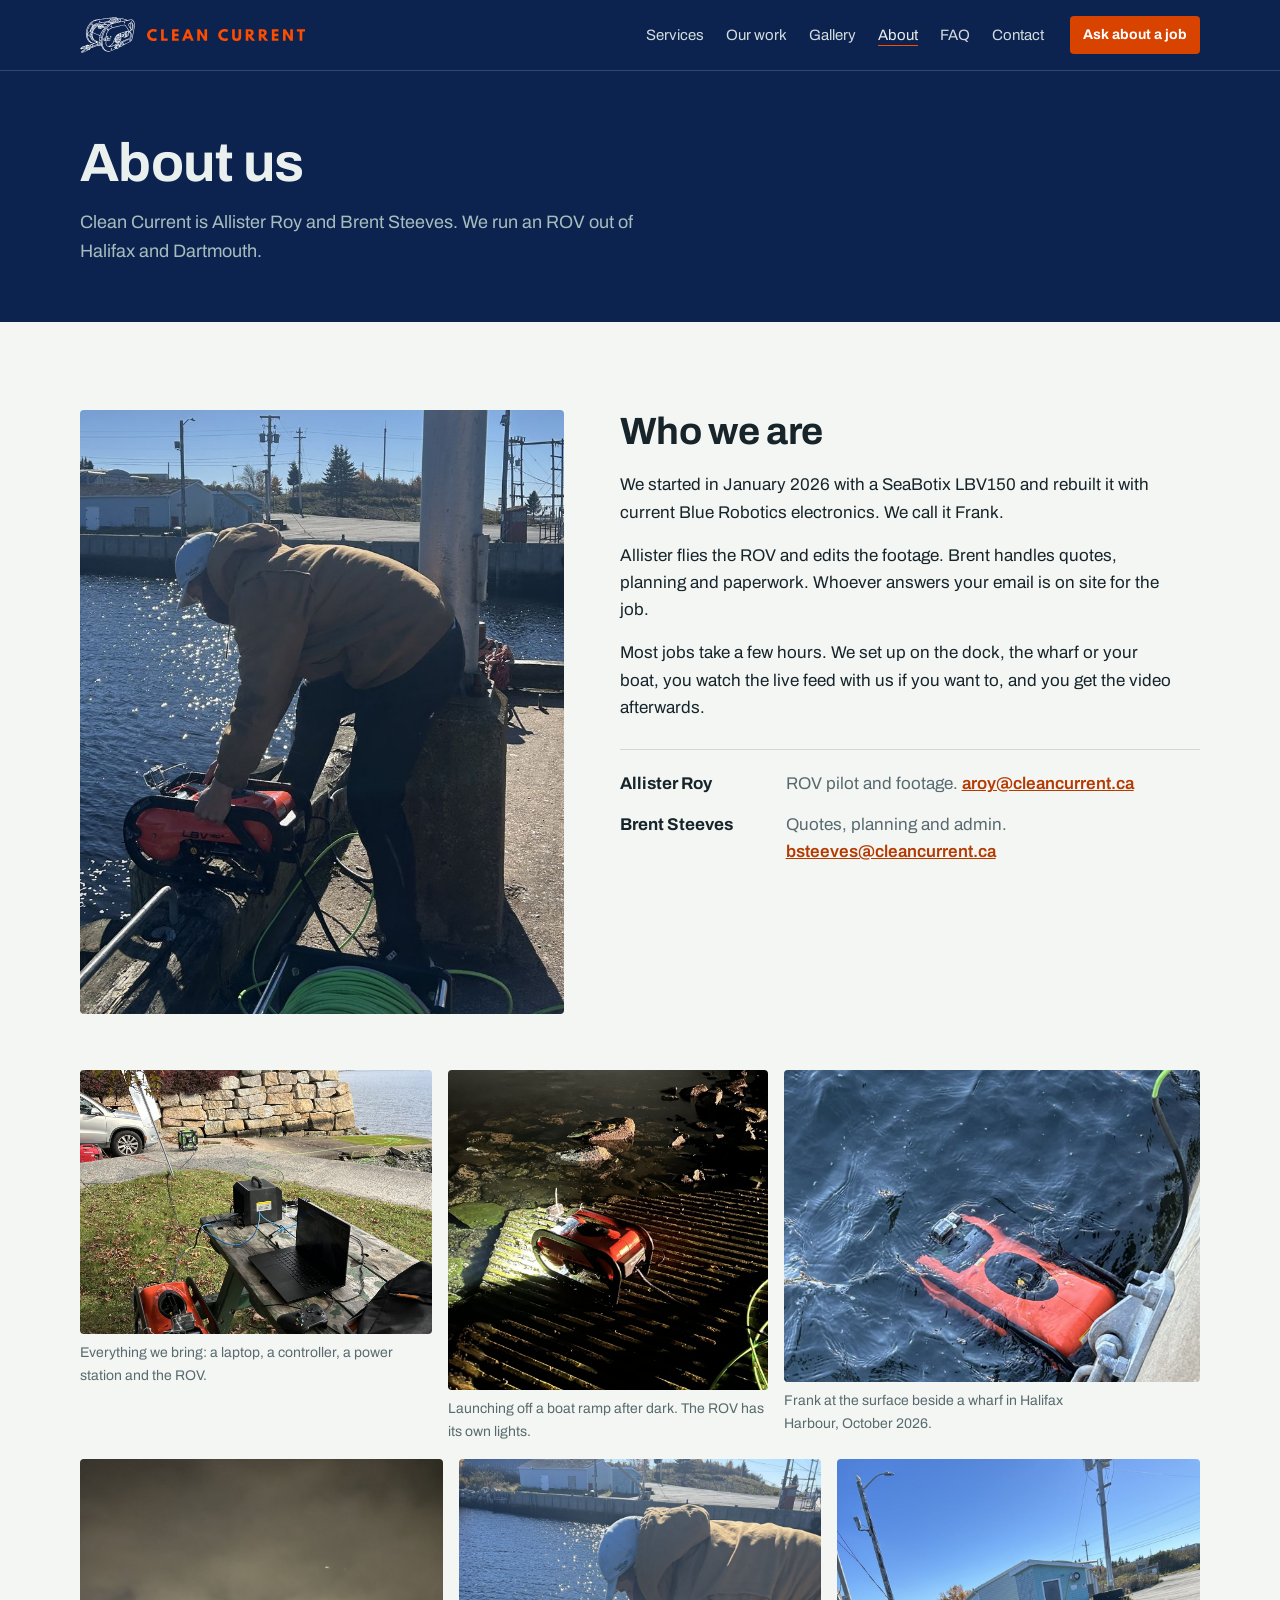
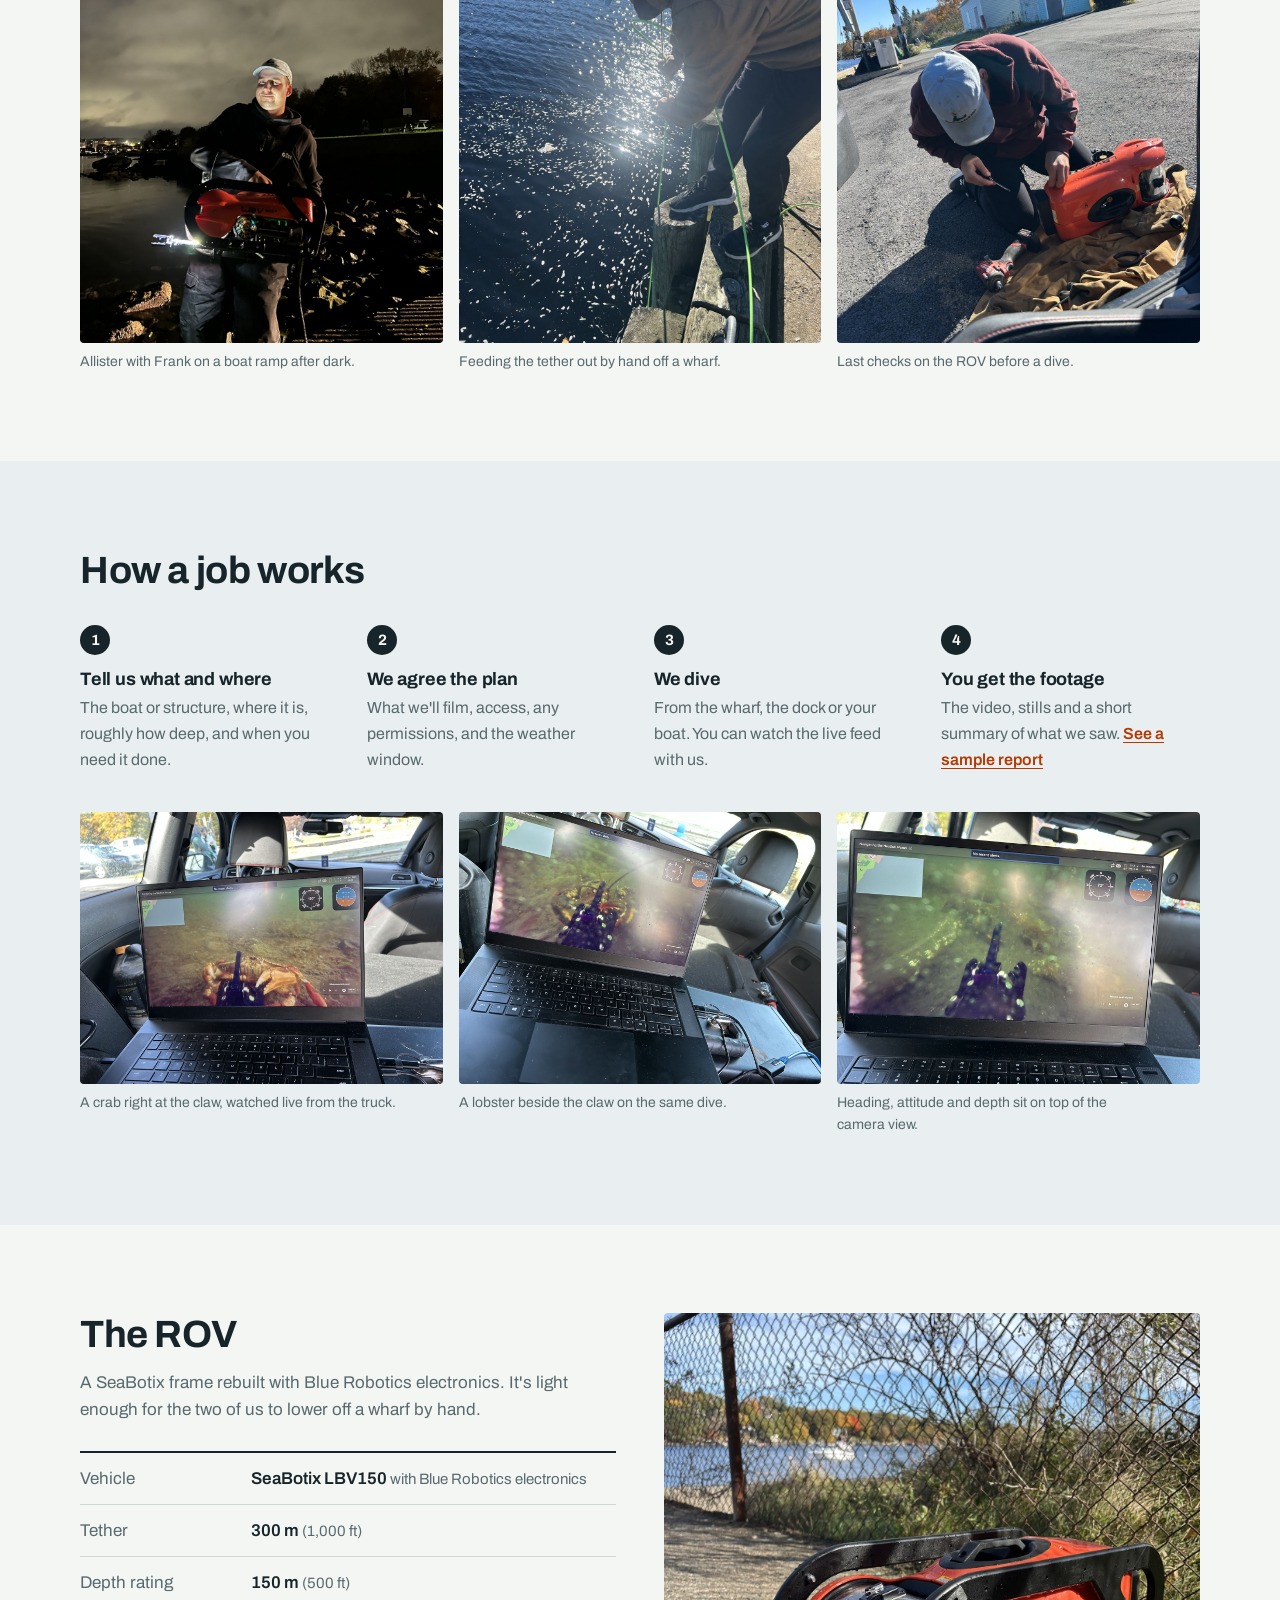
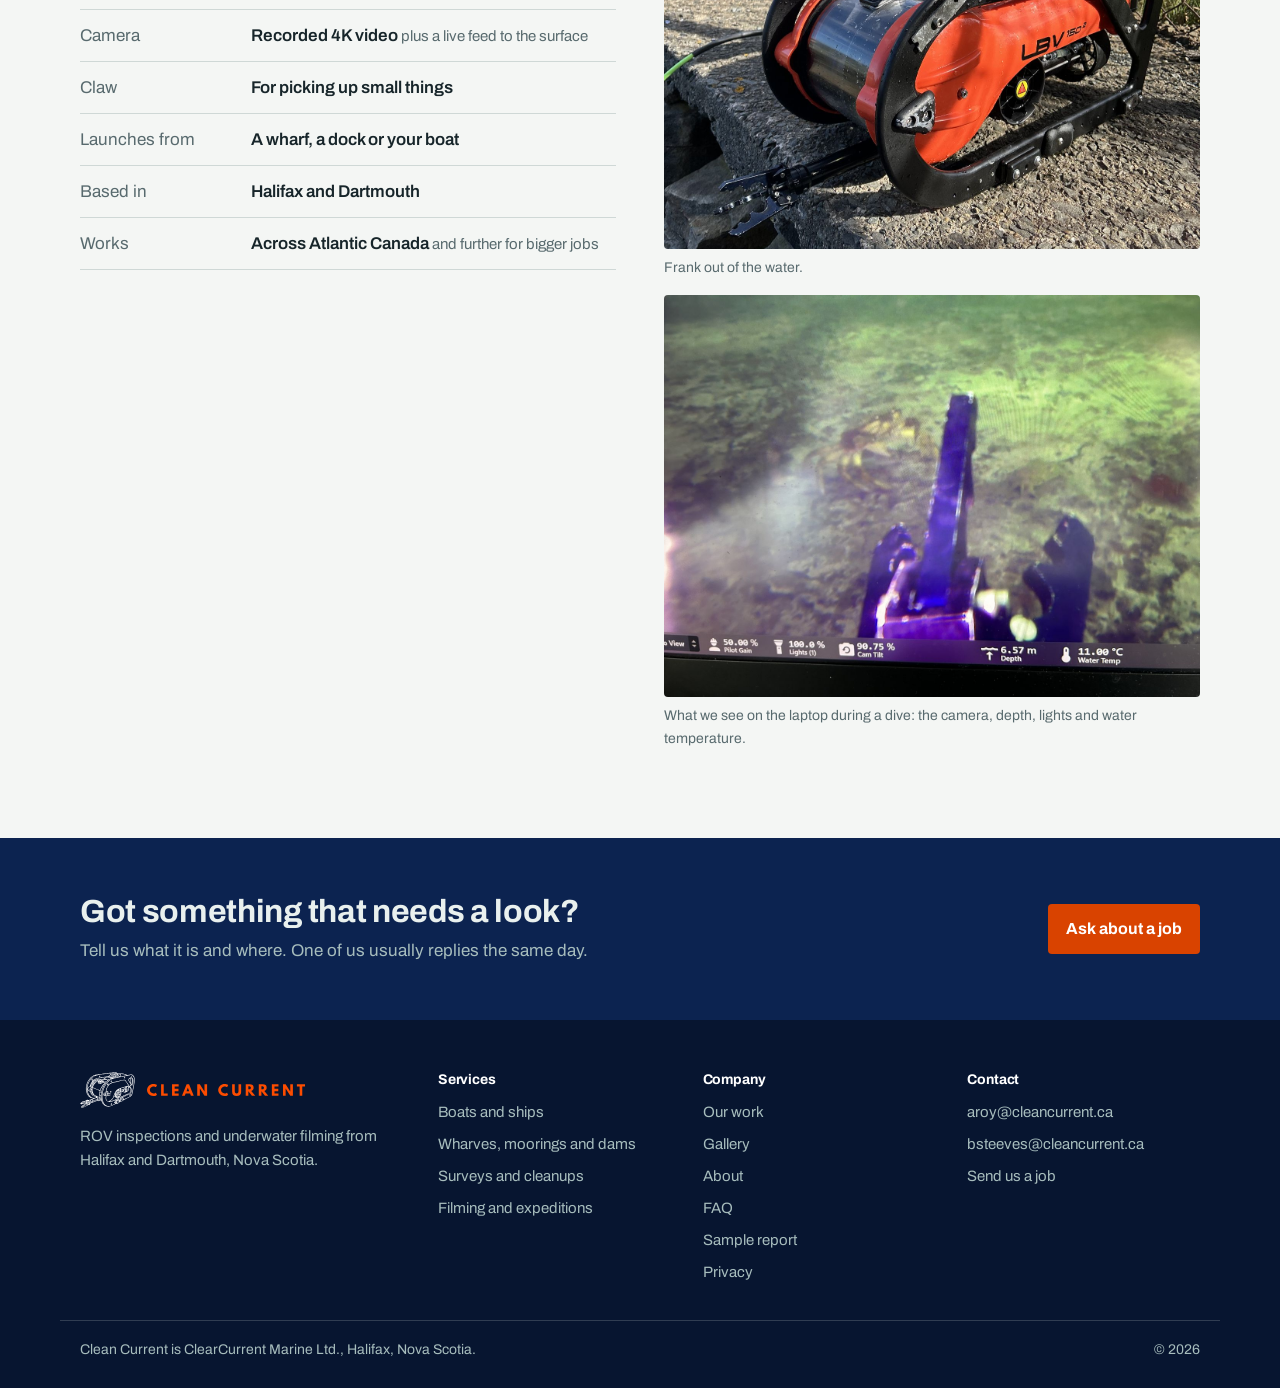
==== commit 74dae094: "Add a gallery page Eighteen shots (underwater frames and topside photos) with a lightbox, linked fro" ====
--- a/about/index.html
+++ b/about/index.html
@@ -31,6 +31,7 @@
     <nav class="nav" id="nav" aria-label="Main">
       <a href="/services/">Services</a>
       <a href="/work/">Our work</a>
+      <a href="/gallery/">Gallery</a>
       <a href="/about/" aria-current="page">About</a>
       <a href="/faq/">FAQ</a>
       <a href="/contact/">Contact</a>
@@ -129,7 +130,7 @@
     </div>
     <div>
       <h2>Company</h2>
-      <ul><li><a href="/work/">Our work</a></li><li><a href="/about/">About</a></li><li><a href="/faq/">FAQ</a></li><li><a href="/sample-report.html">Sample report</a></li><li><a href="/privacy/">Privacy</a></li></ul>
+      <ul><li><a href="/work/">Our work</a></li><li><a href="/gallery/">Gallery</a></li><li><a href="/about/">About</a></li><li><a href="/faq/">FAQ</a></li><li><a href="/sample-report.html">Sample report</a></li><li><a href="/privacy/">Privacy</a></li></ul>
     </div>
     <div>
       <h2>Contact</h2>
--- a/assets/css/site.css
+++ b/assets/css/site.css
@@ -315,3 +315,25 @@
   .form-card{padding:20px}
 }
 .svc-figure figcaption{margin-top:8px;font-size:14px;color:var(--muted)}
+
+/* gallery */
+.gallery-sec{padding-top:40px}
+.shots{columns:3 300px;column-gap:16px}
+.shot{break-inside:avoid;margin:0 0 20px}
+.shot a{display:block;border-radius:4px;overflow:hidden;background:var(--water-2)}
+.shot img{display:block;width:100%;height:auto;transition:opacity .2s}
+.shot a:hover img{opacity:.88}
+.shot a:focus-visible{outline:3px solid var(--orange);outline-offset:3px}
+.shot figcaption{margin-top:8px;font-size:14px;color:var(--muted)}
+.lightbox{border:0;padding:0;background:transparent;max-width:100vw;max-height:100vh;width:100vw;height:100vh;color:#fff}
+.lightbox::backdrop{background:rgba(5,12,28,.94)}
+.lightbox[open]{display:flex;flex-direction:column;align-items:center;justify-content:center;gap:12px}
+.lightbox img{max-width:min(92vw,1600px);max-height:82vh;object-fit:contain;border-radius:3px}
+.lb-cap{font-size:15px;max-width:60ch;text-align:center;padding:0 16px}
+.lightbox button{position:absolute;background:rgba(255,255,255,.12);color:#fff;border:0;border-radius:50%;width:48px;height:48px;font-size:30px;line-height:1;cursor:pointer}
+.lightbox button:hover{background:rgba(255,255,255,.25)}
+.lightbox button:focus-visible{outline:3px solid var(--orange)}
+.lb-close{top:16px;right:16px}
+.lb-prev{left:16px;top:50%;transform:translateY(-50%)}
+.lb-next{right:16px;top:50%;transform:translateY(-50%)}
+@media (max-width:640px){.lb-prev,.lb-next{top:auto;bottom:20px;transform:none}}
